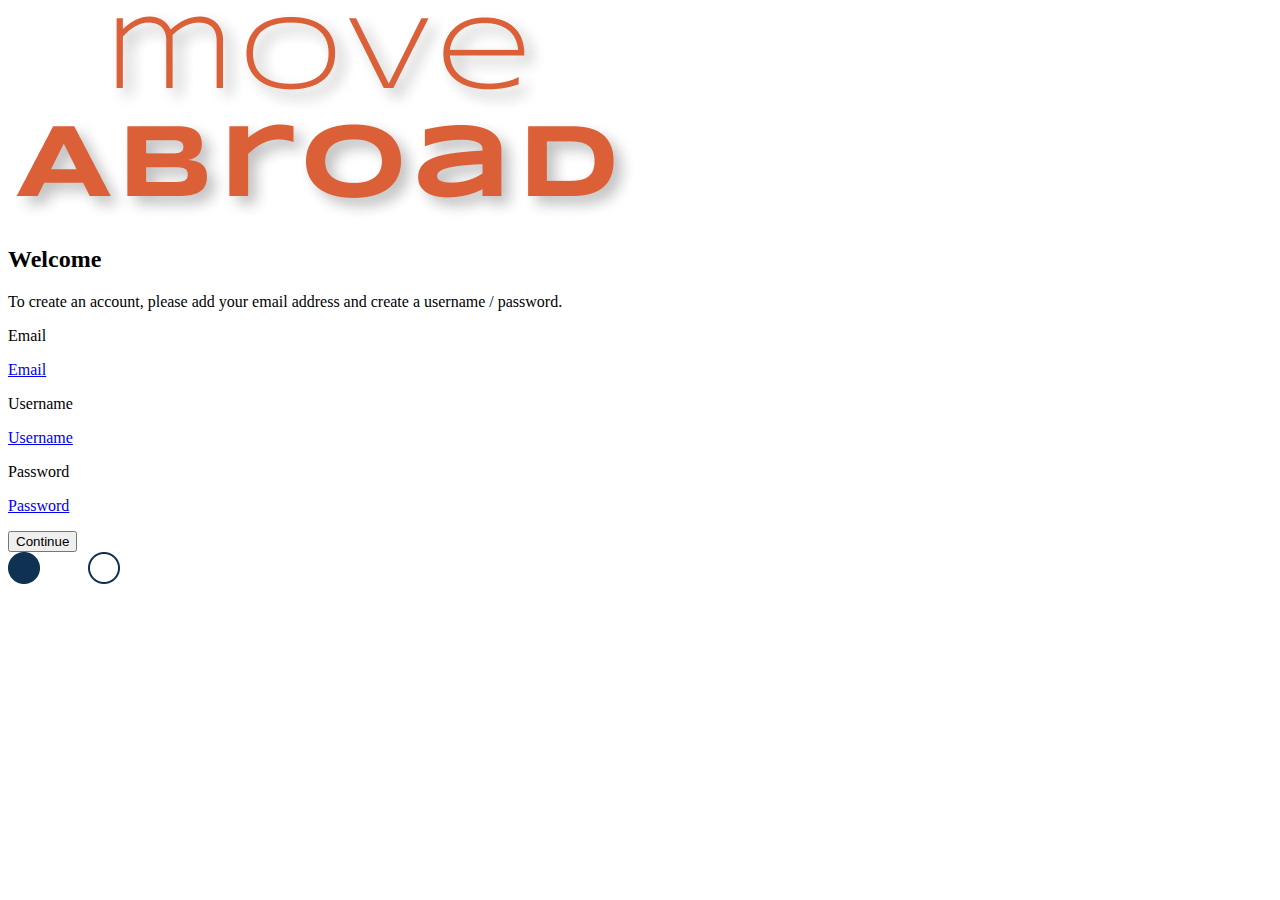
==== onboarding1.html @ 588ba9a5 "init commit" ====
<!DOCTYPE html>
<html>
   <head>
      <title>Move Abroad Prototype</title>
     <meta name="viewport" content="width=device-width, initial-scale=1">
     <link href="css/index.css" rel="stylesheet" type="text/css">
   </head>  
   <body>
     <!-- logo  -->
     <section class="logoContainer">
     <img class="logo" src="images/move Abroad.png">
     </section>

    <section class="mainContent">
       <!-- copy  -->
       <h2>Welcome</h2>
       <p class="centeredBodyCopy">To create an account, please add your email address and create a username / password.</p>

      <!-- form fields  -->
      <div class="formUnit">
        <div class="formLabel">
        <p>Email</p>
       </div>
       <a href="onboarding1Wcontent.html"class="formField">
        <p>Email</p>
       </a>
     </div>

     <div class="formUnit">
        <div class="formLabel">
        <p>Username</p>
       </div>
       <a href="onboarding1Wcontent.html"class="formField">
        <p>Username</p>
       </a>
     </div>

     <div class="formUnit">
        <div class="formLabel">
        <p>Password</p>
       </div>
       <a href="onboarding1Wcontent.html"class="formField">
        <p>Password</p>
       </a>
     </div>

      <!-- buttons  -->
      <button  class="inactiveGhostBtn">Continue</button>

      <div>
     <img class="progressDots" src="images/progress_1.png">
      </div>

     </section>
</body>
</html>
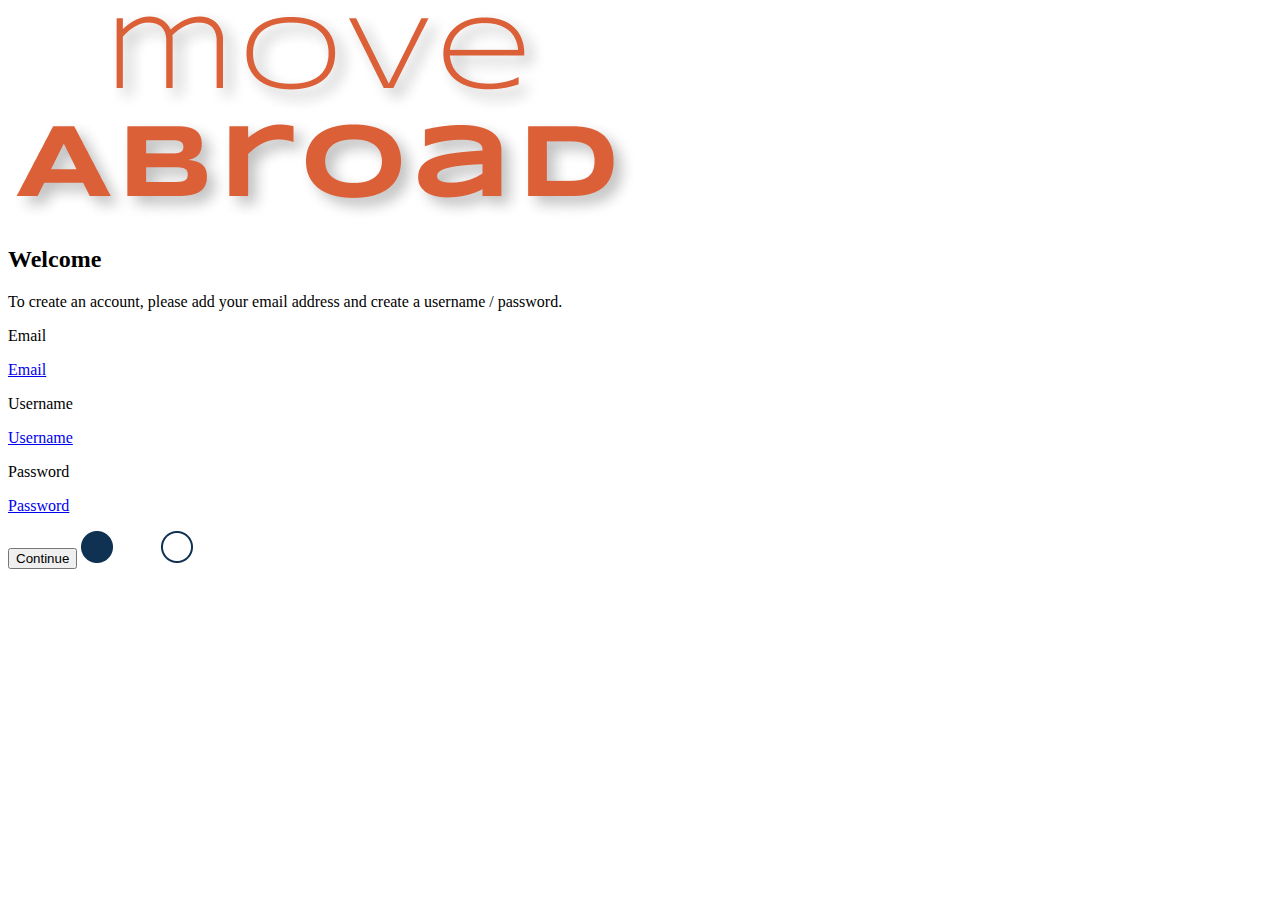
==== commit 5ced0d3b: "Fixed footer to bottom of body and activated scrolling." ====
--- a/onboarding1.html
+++ b/onboarding1.html
@@ -11,7 +11,7 @@
      <img class="logo" src="images/move Abroad.png">
      </section>
 
-    <section class="mainContent">
+     <section class="formsContainer">
        <!-- copy  -->
        <h2>Welcome</h2>
        <p class="centeredBodyCopy">To create an account, please add your email address and create a username / password.</p>
@@ -43,14 +43,14 @@
         <p>Password</p>
        </a>
      </div>
+    </section>
+      <!-- buttons  -->
+      <button  class="inactiveGhostBtn buttonAbsoluteBottom">Continue</button>
 
-      <!-- buttons  -->
-      <button  class="inactiveGhostBtn">Continue</button>
-
-      <div>
+      
      <img class="progressDots" src="images/progress_1.png">
-      </div>
-
-     </section>
+      
+   
+     
 </body>
 </html>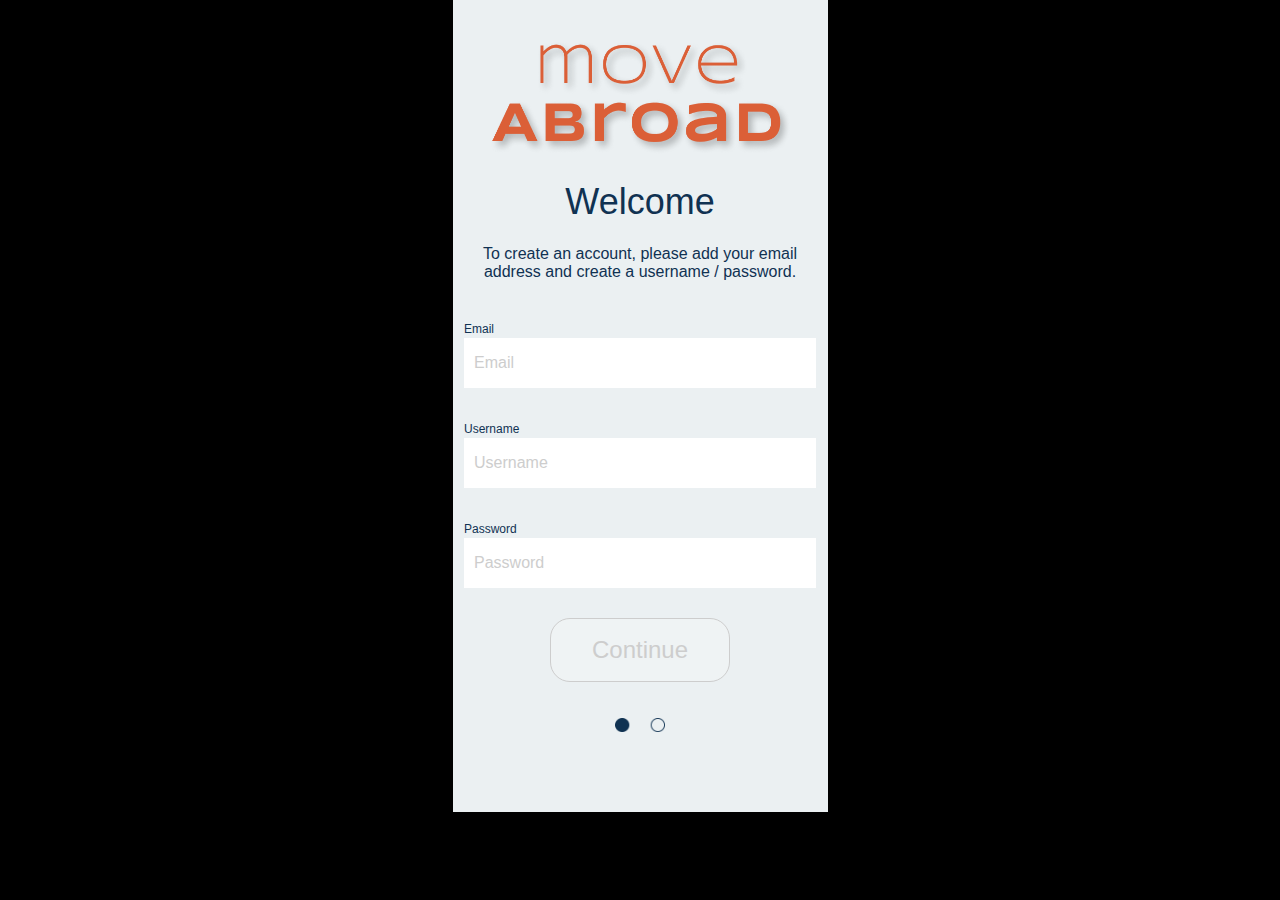
==== commit c63c6d02: "updated CSS to caps" ====
--- a/onboarding1.html
+++ b/onboarding1.html
@@ -3,7 +3,7 @@
    <head>
       <title>Move Abroad Prototype</title>
      <meta name="viewport" content="width=device-width, initial-scale=1">
-     <link href="css/index.css" rel="stylesheet" type="text/css">
+     <link href="CSS/index.css" rel="stylesheet" type="text/css">
    </head>  
    <body>
      <!-- logo  -->
--- a/CSS/index.css
+++ b/CSS/index.css
@@ -0,0 +1,255 @@
+/* general styles */
+html {
+    background-color: black;
+}
+body {
+    margin-top: 0px;
+    margin-left: auto;
+    margin-right: auto;
+    
+    display: flex;
+    flex-direction: column;
+    align-items: center;
+
+    width: 375px;
+    height: 812px;
+    font-family: sans-serif;
+    background-color: #EBF0F2; /* #EFF3F4 */
+    position: relative;
+}
+.heroContainer {
+    width: 375px;
+}
+.heroImage {
+    width: 100%;
+}
+.centeredBodyCopy {
+    text-align: center;
+    font-weight: 100;
+    color: #103252;
+    padding-left: 10px;
+    padding-right: 10px;
+    margin-top: 0px;
+}
+a {
+    text-decoration: none;
+ }
+ a:visited {
+    color: #EFF3F4;
+ }
+ .profileHeading {
+     margin: 30px;
+ }
+
+ h2 {
+     color: #103252;
+     font-weight: 100;
+     font-size: 36px;
+     margin-top: 0px;
+     Margin-bottom: 10px;
+ }
+ h3 {
+    color: #103252;
+    font-weight: 100;
+    font-size: 26px;
+    margin: 30px;
+ }
+ h4 {
+     color: white;
+     font-weight: 100;
+     margin-top: 8px;
+     font-size: 12px;
+ }
+.profileContent {
+    display: flex;
+    flex-direction: column;
+    justify-content: space-around;
+    align-items: center;
+    height: 490px;
+    
+}
+.topContent {
+    display: flex;
+    justify-content: center;
+    margin-bottom: 0px;
+}
+.logoContainer{
+    display: flex;
+    justify-content: center;
+    padding-top: 40px;
+    margin-bottom: 20px;
+}
+.logo {
+    width: 90%; 
+}
+/* form styles */
+.formsContainer{
+    height: 430px;
+    display: flex;
+    flex-direction: column;
+    justify-content: space-around;
+    align-items: center;
+
+}
+.formUnit{
+    width: 380px;
+    margin-bottom: 10px;
+    display: flex;
+    align-items: center;
+    flex-direction: column;
+      
+}
+.userContent{
+    color:  #103252;
+}
+.formField {
+    background-color: white;
+    width: 90%;
+    
+    
+    padding-left: 10px;  
+}
+.formField p {
+    color: #CDCDCD;
+}
+.formFieldWcontent {
+    background-color: white; 
+    width: 90%;
+    height: 50px;
+    padding-left: 10px;
+}
+.formFieldWcontent p {
+    color: #103252;  
+}
+.formLabel {
+    width: 100%;
+    margin-left: 28px;  
+}
+.formLabel p {
+    color:  #103252;
+    margin-bottom: 2px; 
+    font-size: 12px;
+}
+/* button styles */
+button {
+    width: 180px;
+    height: 64px;
+    border-radius: 20px;
+    margin: 20px;
+    background-color: #EFF3F4;
+    border-color: #103252;
+    font-size: 24px; 
+    box-shadow: 4px 4px 8px #B1B1B1;
+    border-style: solid;
+    border-width: 1px;
+    color: #103252;
+}
+.inactiveGhostBtn {
+    color: #CDCDCD;
+    border-color: #CDCDCD;
+    box-shadow: none;
+}
+.signInButton {
+    
+   
+}
+.signUpButton {
+    background-color: #103252;
+    color: #EFF3F4;   
+}
+
+.activeGhostBlue {
+    color: #103252;
+}
+
+.homePageActiveGhost a {
+    color: #103252;
+    
+}
+.progressDots {
+  position: absolute;
+  bottom: 80px;
+   width: 50px;
+    
+}
+.buttonAbsoluteBottom {
+  position: absolute;
+  bottom: 110px;
+  
+
+}
+/* footer styles */
+footer {
+    display: flex;
+    justify-content: space-evenly;
+    background-color: #103252;
+    align-items: center;
+    height: 80px;
+    width: 375px;
+    border-radius: 30px 30px 0px 0px ;
+    position: absolute;
+    bottom: 0;
+    box-shadow: 0px -2px 4px #B1B1B1;
+    
+}
+.icons {
+    width: 24px;
+    margin-top: 16px;
+}
+.iconContainer {
+    display: flex;
+    justify-content: center;
+    align-items: center;
+    flex-direction: column;
+}
+.topLine {
+    margin: 0px;
+    width: 30px;
+    height: 4px;
+    background-color: #ffffff;
+    border: none;
+}
+/* card styles */
+.cardContainer {
+display: flex;
+align-items: center;
+flex-direction: column;
+align-items: center;
+
+}
+
+.card {
+background-color: white;
+width: 95%;
+border-radius: 30px;
+box-shadow: 4px 4px 8px #B1B1B1;
+margin-top: 10px;
+margin-bottom: 10px;
+padding-bottom: 20px;
+
+}
+
+.card p {
+    margin: 80px;
+    
+}
+li {
+    margin: 10px;
+    color: #103252;
+}
+
+
+
+.bottomCard {
+    margin-bottom: 100px;
+}
+/* results page */
+#resultsPage{
+    height: 812px;
+    overflow: hidden;
+}
+.resultsPageContent {
+    
+    overflow: scroll;
+}
+
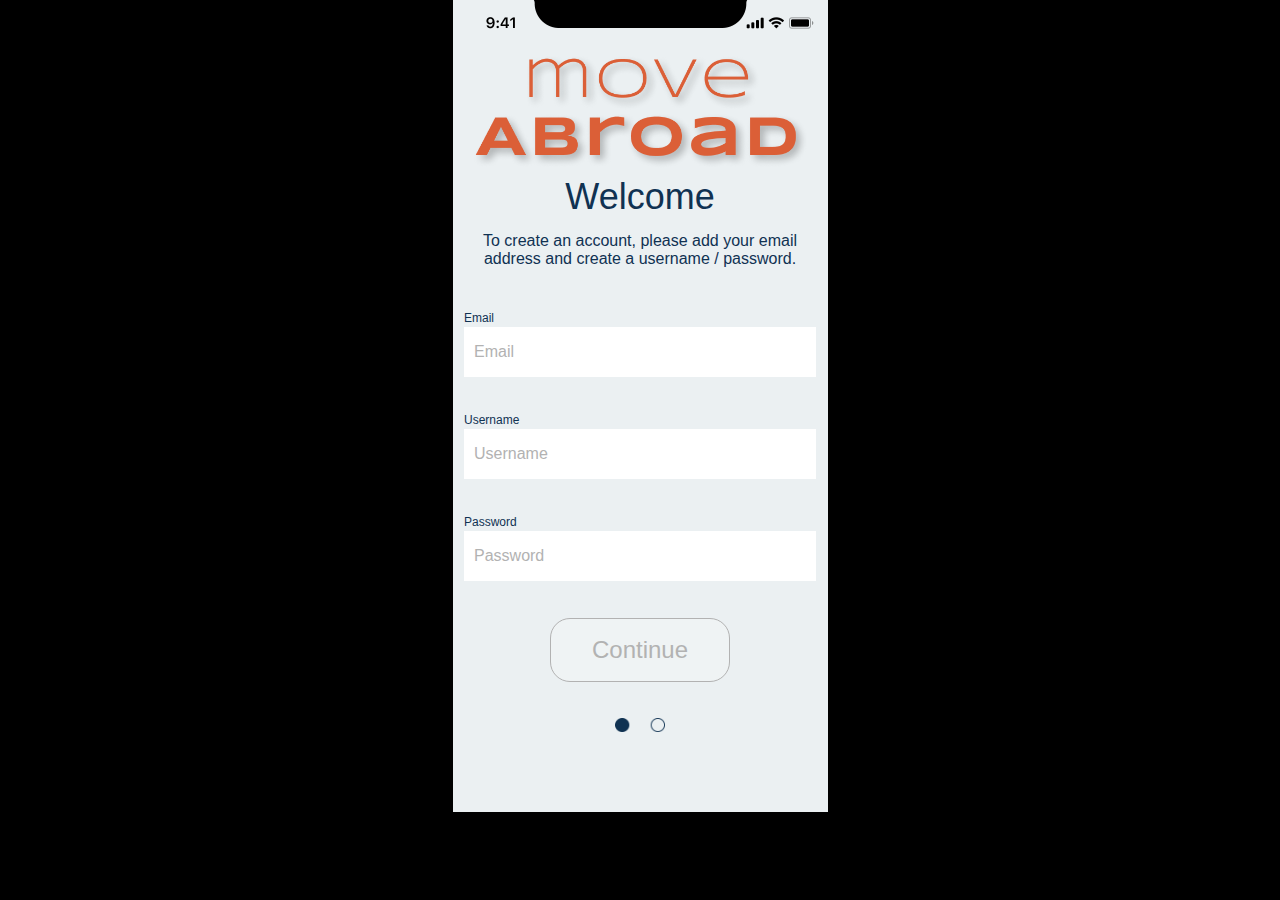
==== commit 2d2dca62: "added iPhone notch" ====
--- a/onboarding1.html
+++ b/onboarding1.html
@@ -4,10 +4,20 @@
       <title>Move Abroad Prototype</title>
      <meta name="viewport" content="width=device-width, initial-scale=1">
      <link href="CSS/index.css" rel="stylesheet" type="text/css">
-   </head>  
+  <!-- Global site tag (gtag.js) - Google Analytics -->
+<script async src="https://www.googletagmanager.com/gtag/js?id=G-SYDQHNZ9T2"></script>
+<script>
+  window.dataLayer = window.dataLayer || [];
+  function gtag(){dataLayer.push(arguments);}
+  gtag('js', new Date());
+
+  gtag('config', 'G-SYDQHNZ9T2');
+</script>
+    </head>  
    <body>
      <!-- logo  -->
      <section class="logoContainer">
+      <img class="notch" src="images/iPhone_top.png">
      <img class="logo" src="images/move Abroad.png">
      </section>
 
--- a/CSS/index.css
+++ b/CSS/index.css
@@ -31,6 +31,9 @@
     padding-right: 10px;
     margin-top: 0px;
 }
+a:link {
+    color: #EFF3F4;
+}
 a {
     text-decoration: none;
  }
@@ -38,15 +41,15 @@
     color: #EFF3F4;
  }
  .profileHeading {
-     margin: 30px;
+     margin: 0px;
  }
 
  h2 {
      color: #103252;
      font-weight: 100;
      font-size: 36px;
-     margin-top: 0px;
-     Margin-bottom: 10px;
+     margin: 0px;
+     
  }
  h3 {
     color: #103252;
@@ -72,15 +75,41 @@
     display: flex;
     justify-content: center;
     margin-bottom: 0px;
+    margin-top: 10px;
+}
+.notch{
+    display: flex;
+    flex-direction: column;
+    align-items: center;
+    width: 100%;
+    padding: 0;
+    margin: 0;
+    
+
+}
+.resultsNotch {
+    display: flex;
+    flex-direction: column;
+    align-items: center;
+    width: 100%;
+    padding: 0;
+    margin: 0;
+    background-color: white;
+    box-shadow: 0px 1px 4px #B1B1B1;
+    z-index: 100;
+    
 }
 .logoContainer{
     display: flex;
+    flex-direction: column;
+    align-items: center;
     justify-content: center;
-    padding-top: 40px;
-    margin-bottom: 20px;
+    
+    
 }
 .logo {
-    width: 90%; 
+    width: 90%;
+    margin-top: 10px; 
 }
 /* form styles */
 .formsContainer{
@@ -110,7 +139,7 @@
     padding-left: 10px;  
 }
 .formField p {
-    color: #CDCDCD;
+    color: #B2B2B2;
 }
 .formFieldWcontent {
     background-color: white; 
@@ -135,7 +164,7 @@
     width: 180px;
     height: 64px;
     border-radius: 20px;
-    margin: 20px;
+    margin: 20px auto;
     background-color: #EFF3F4;
     border-color: #103252;
     font-size: 24px; 
@@ -145,8 +174,8 @@
     color: #103252;
 }
 .inactiveGhostBtn {
-    color: #CDCDCD;
-    border-color: #CDCDCD;
+    color: #B2B2B2;
+    border-color: #B2B2B2;
     box-shadow: none;
 }
 .signInButton {
@@ -251,5 +280,6 @@
 .resultsPageContent {
     
     overflow: scroll;
-}
-
+    
+}
+
